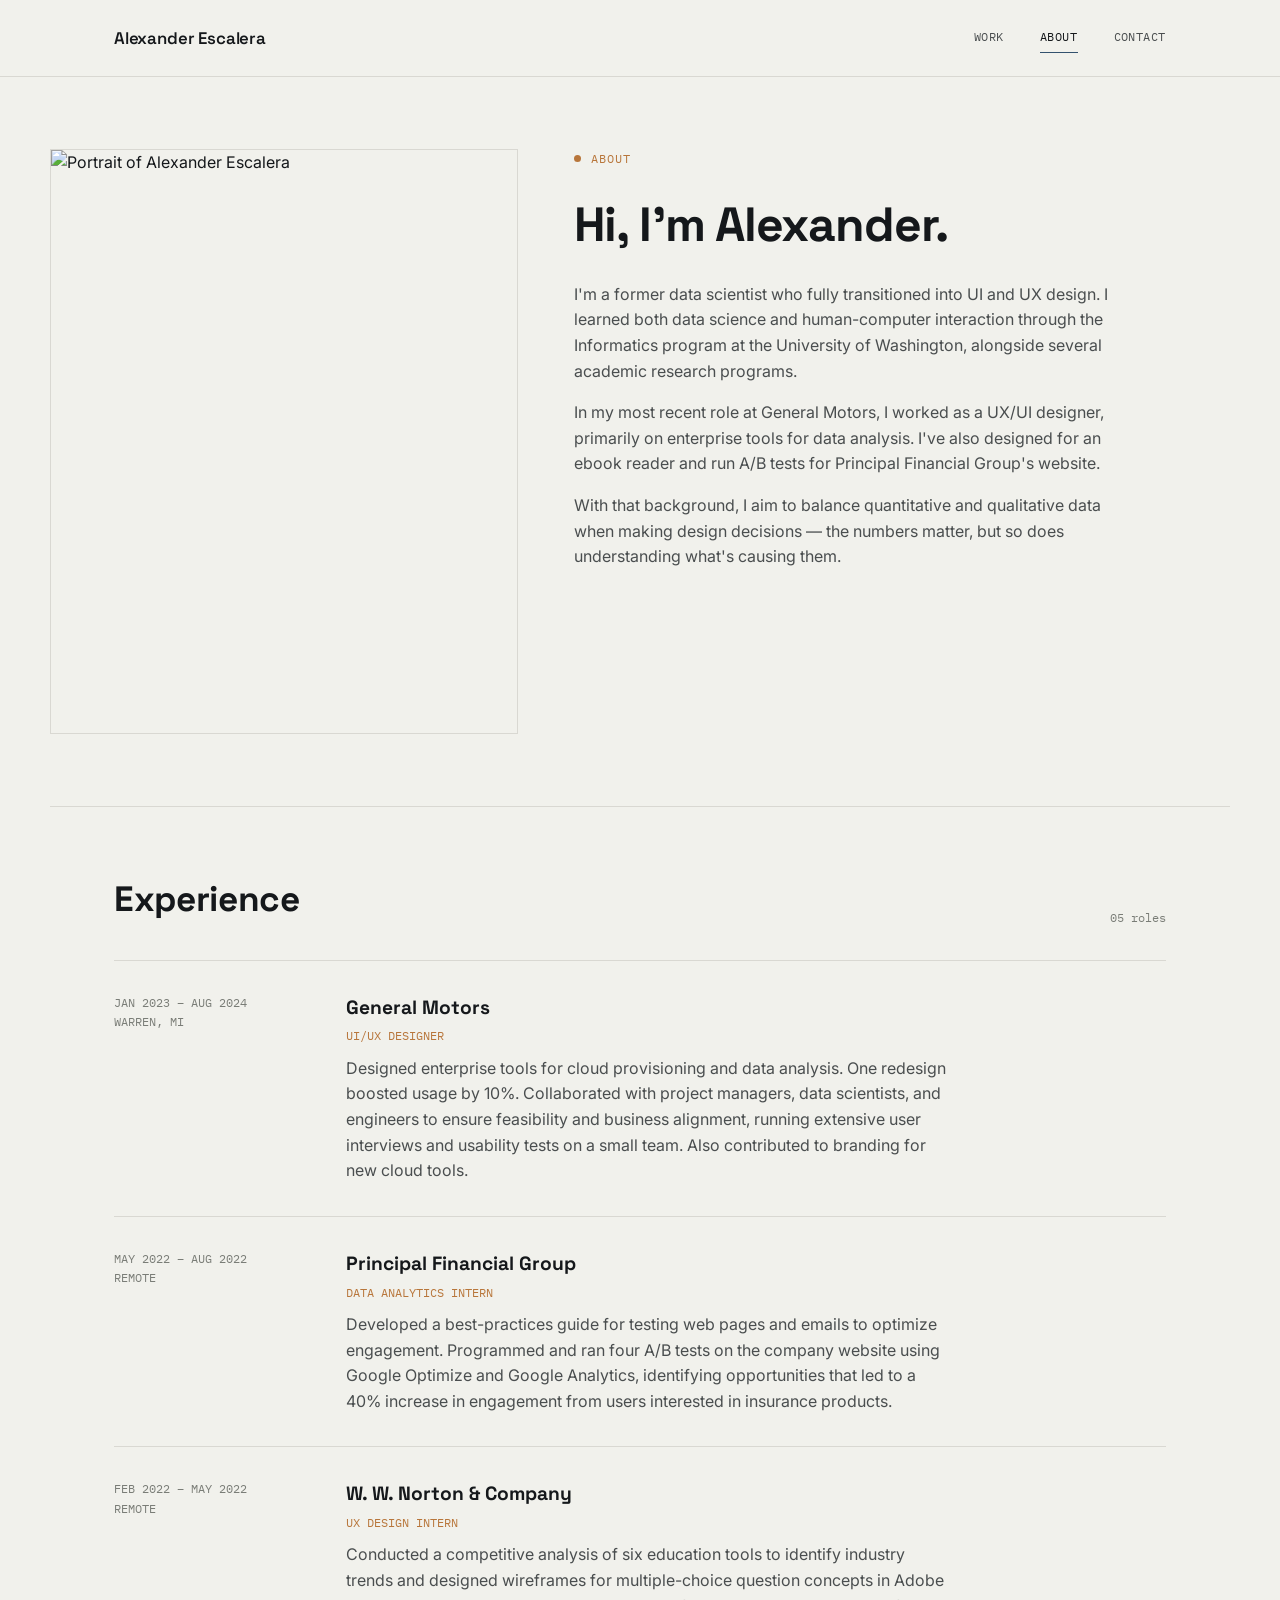
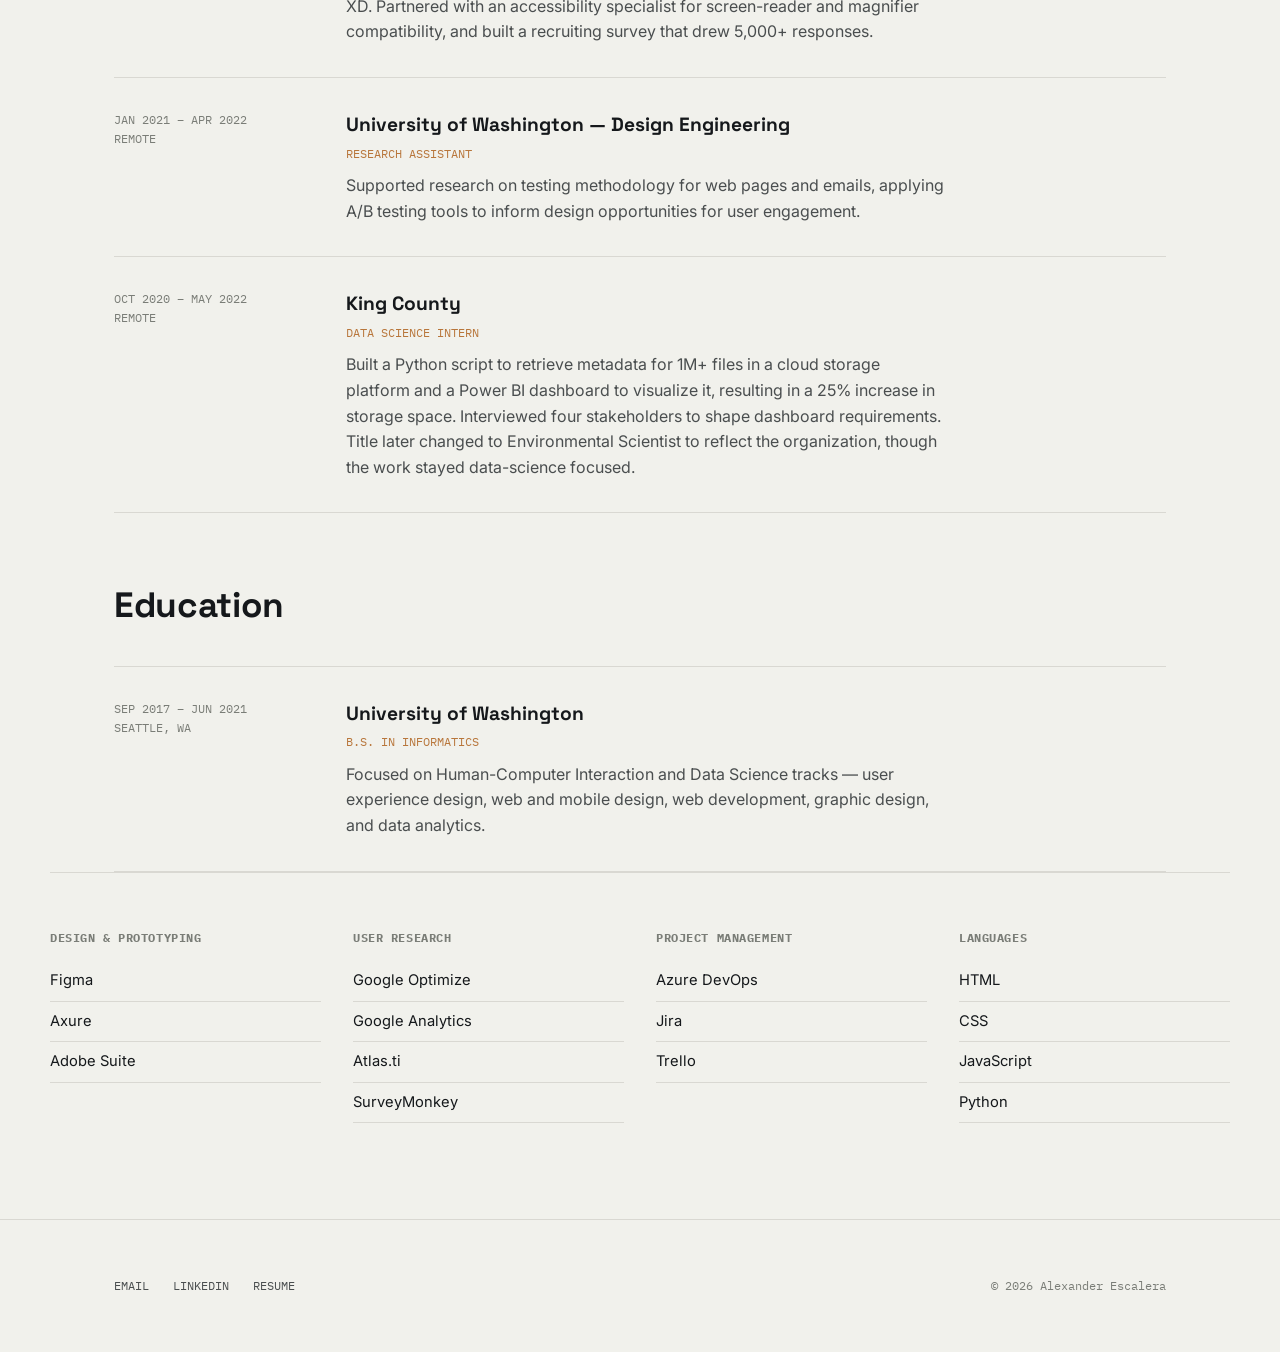
==== about.html @ d9a88b06 "inital portfolio" ====
<!doctype html>
<html lang="en">
<head>
<meta charset="UTF-8">
<meta name="viewport" content="width=device-width, initial-scale=1">
<title>About — Alexander Escalera</title>
<link rel="preconnect" href="https://fonts.googleapis.com">
<link rel="preconnect" href="https://fonts.gstatic.com" crossorigin>
<link href="https://fonts.googleapis.com/css2?family=Space+Grotesk:wght@500;600;700&family=Inter:wght@400;500;600&family=IBM+Plex+Mono:wght@400;500&display=swap" rel="stylesheet">
<link rel="stylesheet" href="assets/css/style.css">
</head>
<body>

<header class="site-header">
  <div class="wrap">
    <a class="logo" href="/">Alexander Escalera</a>
    <button class="nav-toggle" aria-label="Toggle menu">Menu</button>
    <nav class="nav">
      <a href="/#work">Work</a>
      <a href="/about.html" aria-current="page">About</a>
      <a href="mailto:hello@alexanderescalera.com">Contact</a>
    </nav>
  </div>
</header>

<main>
  <section class="wrap about-hero">
    <div class="about-photo">
      <img src="https://cdn.prod.website-files.com/673acf21dbf3114706fc6fd6/67769608ee0b445cd517d9bc_alexanderescalera2.jpg" alt="Portrait of Alexander Escalera">
    </div>
    <div>
      <div class="hero-eyebrow">About</div>
      <h1>Hi, I'm Alexander.</h1>
      <p>I'm a former data scientist who fully transitioned into UI and UX design. I learned both data science and human-computer interaction through the Informatics program at the University of Washington, alongside several academic research programs.</p>
      <p>In my most recent role at General Motors, I worked as a UX/UI designer, primarily on enterprise tools for data analysis. I've also designed for an ebook reader and run A/B tests for Principal Financial Group's website.</p>
      <p>With that background, I aim to balance quantitative and qualitative data when making design decisions — the numbers matter, but so does understanding what's causing them.</p>
    </div>
  </section>

  <section class="wrap">
    <div class="section-head">
      <h2>Experience</h2>
      <div class="section-index">05 roles</div>
    </div>
    <div class="timeline">
      <div class="timeline-item">
        <div class="timeline-date">Jan 2023 – Aug 2024<br>Warren, MI</div>
        <div>
          <h3>General Motors</h3>
          <div class="role-loc">UI/UX Designer</div>
          <p>Designed enterprise tools for cloud provisioning and data analysis. One redesign boosted usage by 10%. Collaborated with project managers, data scientists, and engineers to ensure feasibility and business alignment, running extensive user interviews and usability tests on a small team. Also contributed to branding for new cloud tools.</p>
        </div>
      </div>
      <div class="timeline-item">
        <div class="timeline-date">May 2022 – Aug 2022<br>Remote</div>
        <div>
          <h3>Principal Financial Group</h3>
          <div class="role-loc">Data Analytics Intern</div>
          <p>Developed a best-practices guide for testing web pages and emails to optimize engagement. Programmed and ran four A/B tests on the company website using Google Optimize and Google Analytics, identifying opportunities that led to a 40% increase in engagement from users interested in insurance products.</p>
        </div>
      </div>
      <div class="timeline-item">
        <div class="timeline-date">Feb 2022 – May 2022<br>Remote</div>
        <div>
          <h3>W. W. Norton &amp; Company</h3>
          <div class="role-loc">UX Design Intern</div>
          <p>Conducted a competitive analysis of six education tools to identify industry trends and designed wireframes for multiple-choice question concepts in Adobe XD. Partnered with an accessibility specialist for screen-reader and magnifier compatibility, and built a recruiting survey that drew 5,000+ responses.</p>
        </div>
      </div>
      <div class="timeline-item">
        <div class="timeline-date">Jan 2021 – Apr 2022<br>Remote</div>
        <div>
          <h3>University of Washington — Design Engineering</h3>
          <div class="role-loc">Research Assistant</div>
          <p>Supported research on testing methodology for web pages and emails, applying A/B testing tools to inform design opportunities for user engagement.</p>
        </div>
      </div>
      <div class="timeline-item">
        <div class="timeline-date">Oct 2020 – May 2022<br>Remote</div>
        <div>
          <h3>King County</h3>
          <div class="role-loc">Data Science Intern</div>
          <p>Built a Python script to retrieve metadata for 1M+ files in a cloud storage platform and a Power BI dashboard to visualize it, resulting in a 25% increase in storage space. Interviewed four stakeholders to shape dashboard requirements. Title later changed to Environmental Scientist to reflect the organization, though the work stayed data-science focused.</p>
        </div>
      </div>
    </div>
  </section>

  <section class="wrap">
    <div class="section-head">
      <h2>Education</h2>
    </div>
    <div class="timeline" style="border-bottom:1px solid var(--line);">
      <div class="timeline-item" style="border-bottom:none;">
        <div class="timeline-date">Sep 2017 – Jun 2021<br>Seattle, WA</div>
        <div>
          <h3>University of Washington</h3>
          <div class="role-loc">B.S. in Informatics</div>
          <p>Focused on Human-Computer Interaction and Data Science tracks — user experience design, web and mobile design, web development, graphic design, and data analytics.</p>
        </div>
      </div>
    </div>
  </section>

  <section class="wrap skills-grid">
    <div>
      <h4>Design &amp; Prototyping</h4>
      <ul><li>Figma</li><li>Axure</li><li>Adobe Suite</li></ul>
    </div>
    <div>
      <h4>User Research</h4>
      <ul><li>Google Optimize</li><li>Google Analytics</li><li>Atlas.ti</li><li>SurveyMonkey</li></ul>
    </div>
    <div>
      <h4>Project Management</h4>
      <ul><li>Azure DevOps</li><li>Jira</li><li>Trello</li></ul>
    </div>
    <div>
      <h4>Languages</h4>
      <ul><li>HTML</li><li>CSS</li><li>JavaScript</li><li>Python</li></ul>
    </div>
  </section>
</main>

<footer class="site-footer">
  <div class="wrap footer-grid">
    <div class="footer-links">
      <a href="mailto:hello@alexanderescalera.com">Email</a>
      <a href="https://www.linkedin.com/">LinkedIn</a>
      <a href="#">Resume</a>
    </div>
    <div class="footer-note">© 2026 Alexander Escalera</div>
  </div>
</footer>

<script src="assets/js/main.js"></script>
</body>
</html>
---- assets/css/style.css ----
/* ============================================
   Alexander Escalera — Portfolio
   Design tokens
   ============================================ */
:root {
  --bg: #F1F1EC;
  --bg-raised: #FAFAF7;
  --ink: #15181B;
  --ink-soft: #4A4E4F;
  --muted: #7A7D77;
  --line: #D9D8D2;
  --line-strong: #B7B6AE;
  --accent: #33526E;       /* steel blue — data / analytics */
  --accent-soft: #E2E9EE;
  --tag: #B8763B;          /* warm amber — sticky-note callback */
  --tag-soft: #F4E7D6;
  --radius: 2px;

  --font-display: 'Space Grotesk', sans-serif;
  --font-body: 'Inter', sans-serif;
  --font-mono: 'IBM Plex Mono', monospace;

  --container: 1180px;
  --gutter: clamp(24px, 5vw, 64px);
}

* { box-sizing: border-box; }
html { scroll-behavior: smooth; }

@media (prefers-reduced-motion: reduce) {
  html { scroll-behavior: auto; }
  * { animation-duration: 0.001ms !important; transition-duration: 0.001ms !important; }
}

body {
  margin: 0;
  background: var(--bg);
  color: var(--ink);
  font-family: var(--font-body);
  font-size: 16px;
  line-height: 1.6;
  -webkit-font-smoothing: antialiased;
}

img { max-width: 100%; display: block; }
a { color: inherit; text-decoration: none; }

.wrap {
  max-width: var(--container);
  margin: 0 auto;
  padding-left: var(--gutter);
  padding-right: var(--gutter);
}

/* ---------- Focus states ---------- */
a:focus-visible,
button:focus-visible,
[tabindex]:focus-visible {
  outline: 2px solid var(--accent);
  outline-offset: 3px;
}

/* ---------- Header ---------- */
.site-header {
  position: sticky;
  top: 0;
  z-index: 40;
  background: rgba(241, 241, 236, 0.88);
  backdrop-filter: blur(8px);
  border-bottom: 1px solid var(--line);
}
.site-header .wrap {
  display: flex;
  align-items: center;
  justify-content: space-between;
  height: 76px;
}
.logo {
  font-family: var(--font-display);
  font-weight: 600;
  font-size: 1.05rem;
  letter-spacing: -0.01em;
}
.nav {
  display: flex;
  align-items: center;
  gap: 36px;
}
.nav a {
  font-family: var(--font-mono);
  font-size: 0.78rem;
  letter-spacing: 0.04em;
  text-transform: uppercase;
  color: var(--ink-soft);
  position: relative;
  padding-bottom: 2px;
}
.nav a::after {
  content: '';
  position: absolute;
  left: 0; right: 0; bottom: -4px;
  height: 1px;
  background: var(--accent);
  transform: scaleX(0);
  transform-origin: left;
  transition: transform 0.25s ease;
}
.nav a:hover::after,
.nav a[aria-current="page"]::after { transform: scaleX(1); }
.nav a[aria-current="page"] { color: var(--ink); }

/* ---------- Hero ---------- */
.hero {
  padding: 96px 0 72px;
  border-bottom: 1px solid var(--line);
}
.hero-eyebrow {
  font-family: var(--font-mono);
  font-size: 0.78rem;
  letter-spacing: 0.08em;
  text-transform: uppercase;
  color: var(--tag);
  margin-bottom: 18px;
  display: flex;
  align-items: center;
  gap: 10px;
}
.hero-eyebrow::before {
  content: '';
  width: 7px; height: 7px;
  background: var(--tag);
  border-radius: 50%;
  display: inline-block;
}
h1.hero-title {
  font-family: var(--font-display);
  font-size: clamp(2.6rem, 6vw, 4.6rem);
  line-height: 1.02;
  letter-spacing: -0.02em;
  margin: 0 0 20px;
  max-width: 16ch;
}
.hero-sub {
  font-size: 1.15rem;
  color: var(--ink-soft);
  max-width: 46ch;
  margin: 0 0 32px;
}
.btn {
  display: inline-flex;
  align-items: center;
  gap: 10px;
  font-family: var(--font-mono);
  font-size: 0.82rem;
  letter-spacing: 0.03em;
  text-transform: uppercase;
  background: var(--ink);
  color: var(--bg-raised);
  padding: 14px 22px;
  border: 1px solid var(--ink);
  border-radius: var(--radius);
  transition: background 0.2s ease, color 0.2s ease;
}
.btn:hover { background: transparent; color: var(--ink); }

/* ---------- Section heading ---------- */
.section-head {
  display: flex;
  justify-content: space-between;
  align-items: flex-end;
  gap: 24px;
  padding: 64px 0 32px;
}
.section-head h2 {
  font-family: var(--font-display);
  font-size: clamp(1.6rem, 3vw, 2.2rem);
  margin: 0;
  letter-spacing: -0.01em;
}
.section-index {
  font-family: var(--font-mono);
  font-size: 0.78rem;
  color: var(--muted);
  white-space: nowrap;
}

/* ---------- Work grid / catalog entries ---------- */
.catalog {
  border-top: 1px solid var(--line);
}
.entry {
  display: grid;
  grid-template-columns: 1.1fr 1fr;
  gap: 48px;
  padding: 56px 0;
  border-bottom: 1px solid var(--line);
  align-items: center;
}
.entry:nth-child(even) .entry-media { order: 2; }
.entry-media {
  aspect-ratio: 4 / 3;
  overflow: hidden;
  background: var(--bg-raised);
  border: 1px solid var(--line);
  position: relative;
}
.entry-media img {
  width: 100%; height: 100%;
  object-fit: cover;
  object-position: top;
  transition: transform 0.5s ease;
}
.entry:hover .entry-media img { transform: scale(1.035); }

.spec {
  font-family: var(--font-mono);
  font-size: 0.72rem;
  letter-spacing: 0.03em;
  text-transform: uppercase;
  color: var(--muted);
  display: flex;
  flex-wrap: wrap;
  gap: 8px 18px;
  margin-bottom: 18px;
}
.spec span { color: var(--ink-soft); }
.tags {
  display: flex;
  flex-wrap: wrap;
  gap: 8px;
  margin-bottom: 20px;
}
.tag {
  font-family: var(--font-mono);
  font-size: 0.7rem;
  letter-spacing: 0.02em;
  text-transform: uppercase;
  background: var(--tag-soft);
  color: var(--tag);
  padding: 5px 10px;
  border-radius: var(--radius);
}
.entry h3 {
  font-family: var(--font-display);
  font-size: clamp(1.5rem, 2.6vw, 2rem);
  margin: 0 0 12px;
  letter-spacing: -0.01em;
}
.entry p {
  color: var(--ink-soft);
  margin: 0 0 22px;
  max-width: 44ch;
}
.entry-link {
  font-family: var(--font-mono);
  font-size: 0.8rem;
  text-transform: uppercase;
  letter-spacing: 0.03em;
  border-bottom: 1px solid var(--ink);
  padding-bottom: 2px;
  display: inline-block;
}

@media (max-width: 780px) {
  .entry { grid-template-columns: 1fr; }
  .entry:nth-child(even) .entry-media { order: 0; }
}

/* ---------- Footer ---------- */
.site-footer {
  border-top: 1px solid var(--line);
  padding: 56px 0;
  margin-top: 40px;
}
.footer-grid {
  display: flex;
  justify-content: space-between;
  flex-wrap: wrap;
  gap: 24px;
  align-items: center;
}
.footer-links {
  display: flex;
  gap: 24px;
  font-family: var(--font-mono);
  font-size: 0.78rem;
  text-transform: uppercase;
  color: var(--ink-soft);
}
.footer-note {
  font-family: var(--font-mono);
  font-size: 0.72rem;
  color: var(--muted);
}

/* ---------- Mobile nav ---------- */
.nav-toggle { display: none; }
@media (max-width: 700px) {
  .nav { display: none; }
  .nav-toggle {
    display: inline-flex;
    background: none;
    border: 1px solid var(--line-strong);
    padding: 8px 12px;
    font-family: var(--font-mono);
    font-size: 0.75rem;
    text-transform: uppercase;
  }
  .nav.open {
    display: flex;
    position: absolute;
    top: 76px; left: 0; right: 0;
    background: var(--bg-raised);
    flex-direction: column;
    gap: 0;
    border-bottom: 1px solid var(--line);
  }
  .nav.open a {
    padding: 16px var(--gutter);
    border-bottom: 1px solid var(--line);
    width: 100%;
  }
}

/* ============================================
   Case study page
   ============================================ */
.cs-hero {
  padding: 64px 0 0;
}
.cs-kicker {
  font-family: var(--font-mono);
  font-size: 0.78rem;
  color: var(--tag);
  text-transform: uppercase;
  letter-spacing: 0.06em;
  margin-bottom: 16px;
}
.cs-title {
  font-family: var(--font-display);
  font-size: clamp(2.4rem, 6vw, 4rem);
  letter-spacing: -0.02em;
  margin: 0 0 16px;
  max-width: 20ch;
}
.cs-dek {
  font-size: 1.1rem;
  color: var(--ink-soft);
  max-width: 50ch;
  margin: 0 0 40px;
}
.cs-hero-image {
  border: 1px solid var(--line);
  aspect-ratio: 16/9;
  overflow: hidden;
  cursor: zoom-in;
  background: var(--bg-raised);
}
.cs-hero-image img { width: 100%; height: 100%; object-fit: cover; }

.specsheet {
  margin-top: 40px;
  border-top: 1px solid var(--line);
  border-bottom: 1px solid var(--line);
  display: grid;
  grid-template-columns: repeat(5, 1fr);
}
.specsheet div {
  padding: 20px var(--gutter) 20px 0;
  border-right: 1px solid var(--line);
}
.specsheet div:last-child { border-right: none; }
.specsheet dt {
  font-family: var(--font-mono);
  font-size: 0.68rem;
  text-transform: uppercase;
  letter-spacing: 0.05em;
  color: var(--muted);
  margin-bottom: 8px;
}
.specsheet dd {
  margin: 0;
  font-size: 0.92rem;
  line-height: 1.4;
}
@media (max-width: 900px) {
  .specsheet { grid-template-columns: repeat(2, 1fr); }
  .specsheet div { border-bottom: 1px solid var(--line); padding: 16px; }
}

.cs-body {
  max-width: 760px;
  margin: 0 auto;
  padding: 64px 0;
}
.cs-body h2 {
  font-family: var(--font-display);
  font-size: 1.7rem;
  letter-spacing: -0.01em;
  margin: 56px 0 18px;
}
.cs-body h2:first-child { margin-top: 0; }
.cs-body p { color: var(--ink-soft); margin: 0 0 18px; }
.cs-body ul { color: var(--ink-soft); padding-left: 20px; margin: 0 0 18px; }
.cs-body li { margin-bottom: 8px; }
.cs-body strong { color: var(--ink); }
.cs-body a { border-bottom: 1px solid var(--ink-soft); }

.callout {
  background: var(--accent-soft);
  border-left: 3px solid var(--accent);
  padding: 20px 24px;
  margin: 0 0 18px;
  font-size: 0.95rem;
}
.callout strong { color: var(--accent); }

.stat-row {
  display: grid;
  grid-template-columns: repeat(auto-fit, minmax(140px, 1fr));
  gap: 24px;
  margin: 32px 0;
  padding: 28px 0;
  border-top: 1px solid var(--line);
  border-bottom: 1px solid var(--line);
}
.stat-num {
  font-family: var(--font-display);
  font-size: 2rem;
  color: var(--accent);
  letter-spacing: -0.01em;
}
.stat-label {
  font-family: var(--font-mono);
  font-size: 0.7rem;
  text-transform: uppercase;
  color: var(--muted);
  letter-spacing: 0.03em;
}

/* Expandable image gallery */
.gallery {
  display: grid;
  gap: 12px;
  margin: 28px 0 40px;
  max-width: 100vw;
}
.gallery.cols-1 { grid-template-columns: 1fr; }
.gallery.cols-2 { grid-template-columns: 1fr 1fr; }
.gallery.cols-3 { grid-template-columns: repeat(3, 1fr); }
.gallery figure {
  margin: 0;
  border: 1px solid var(--line);
  background: var(--bg-raised);
  cursor: zoom-in;
  overflow: hidden;
  position: relative;
}
.gallery figure img { width: 100%; height: 100%; object-fit: contain; background: #fff; }
.gallery figure::after {
  content: '↗ Expand';
  position: absolute;
  bottom: 10px; right: 10px;
  font-family: var(--font-mono);
  font-size: 0.65rem;
  text-transform: uppercase;
  background: rgba(21,24,27,0.82);
  color: #fff;
  padding: 5px 9px;
  border-radius: var(--radius);
  opacity: 0;
  transition: opacity 0.2s ease;
}
.gallery figure:hover::after { opacity: 1; }
figcaption {
  font-family: var(--font-mono);
  font-size: 0.72rem;
  color: var(--muted);
  padding: 8px 10px;
}
@media (max-width: 700px) {
  .gallery.cols-2, .gallery.cols-3 { grid-template-columns: 1fr; }
}

.cs-nav {
  border-top: 1px solid var(--line);
  padding: 40px 0 64px;
  display: flex;
  justify-content: space-between;
  gap: 20px;
}
.cs-nav a {
  font-family: var(--font-mono);
  font-size: 0.8rem;
  text-transform: uppercase;
  letter-spacing: 0.03em;
}

/* ---------- Lightbox ---------- */
.lightbox {
  position: fixed;
  inset: 0;
  background: rgba(15, 17, 19, 0.94);
  z-index: 100;
  display: none;
  align-items: center;
  justify-content: center;
  padding: 40px;
}
.lightbox.open { display: flex; }
.lightbox img {
  max-width: 100%;
  max-height: 88vh;
  object-fit: contain;
  background: #fff;
}
.lightbox-close {
  position: absolute;
  top: 24px; right: 24px;
  background: none;
  border: 1px solid rgba(255,255,255,0.4);
  color: #fff;
  font-family: var(--font-mono);
  font-size: 0.75rem;
  text-transform: uppercase;
  padding: 8px 14px;
  cursor: pointer;
}
.lightbox-cap {
  position: absolute;
  bottom: 24px; left: 50%;
  transform: translateX(-50%);
  color: #fff;
  font-family: var(--font-mono);
  font-size: 0.75rem;
  opacity: 0.7;
}

/* ============================================
   About page
   ============================================ */
.about-hero {
  display: grid;
  grid-template-columns: 1fr 1.4fr;
  gap: 56px;
  padding: 72px 0;
  border-bottom: 1px solid var(--line);
  align-items: start;
}
.about-photo {
  aspect-ratio: 4/5;
  overflow: hidden;
  border: 1px solid var(--line);
}
.about-photo img { width: 100%; height: 100%; object-fit: cover; }
.about-hero h1 {
  font-family: var(--font-display);
  font-size: clamp(2.2rem, 4.5vw, 3rem);
  letter-spacing: -0.02em;
  margin: 0 0 18px;
}
.about-hero p { color: var(--ink-soft); margin: 0 0 16px; max-width: 56ch; }
@media (max-width: 780px) {
  .about-hero { grid-template-columns: 1fr; }
}

.timeline { border-top: 1px solid var(--line); }
.timeline-item {
  display: grid;
  grid-template-columns: 200px 1fr;
  gap: 32px;
  padding: 32px 0;
  border-bottom: 1px solid var(--line);
}
.timeline-date {
  font-family: var(--font-mono);
  font-size: 0.75rem;
  color: var(--muted);
  text-transform: uppercase;
}
.timeline-item h3 {
  font-family: var(--font-display);
  font-size: 1.2rem;
  margin: 0 0 4px;
}
.timeline-item .role-loc {
  font-family: var(--font-mono);
  font-size: 0.72rem;
  color: var(--tag);
  text-transform: uppercase;
  margin-bottom: 10px;
}
.timeline-item p { color: var(--ink-soft); margin: 0; max-width: 60ch; }
@media (max-width: 680px) {
  .timeline-item { grid-template-columns: 1fr; gap: 8px; }
}

.skills-grid {
  display: grid;
  grid-template-columns: repeat(auto-fit, minmax(200px, 1fr));
  gap: 32px;
  padding: 56px 0;
  border-top: 1px solid var(--line);
}
.skills-grid h4 {
  font-family: var(--font-mono);
  font-size: 0.72rem;
  text-transform: uppercase;
  letter-spacing: 0.05em;
  color: var(--muted);
  margin: 0 0 14px;
}
.skills-grid ul { list-style: none; padding: 0; margin: 0; }
.skills-grid li {
  padding: 8px 0;
  border-bottom: 1px solid var(--line);
  font-size: 0.92rem;
}

/* ---------- Password gate ---------- */
#gate {
  position: fixed;
  inset: 0;
  background: var(--bg);
  z-index: 200;
  display: flex;
  align-items: center;
  justify-content: center;
  padding: 24px;
}
#gate.hidden { display: none; }
.gate-box {
  max-width: 380px;
  width: 100%;
  border: 1px solid var(--line-strong);
  background: var(--bg-raised);
  padding: 40px;
}
.gate-box .cs-kicker { margin-bottom: 10px; }
.gate-box h2 {
  font-family: var(--font-display);
  font-size: 1.5rem;
  margin: 0 0 10px;
}
.gate-box p { color: var(--ink-soft); font-size: 0.9rem; margin: 0 0 20px; }
.gate-box input {
  width: 100%;
  padding: 12px 14px;
  border: 1px solid var(--line-strong);
  font-family: var(--font-mono);
  font-size: 0.9rem;
  margin-bottom: 14px;
  background: #fff;
}
.gate-box button {
  width: 100%;
  border: none;
  cursor: pointer;
}
.gate-error {
  color: #A5433A;
  font-family: var(--font-mono);
  font-size: 0.78rem;
  margin: -6px 0 14px;
  min-height: 1em;
}
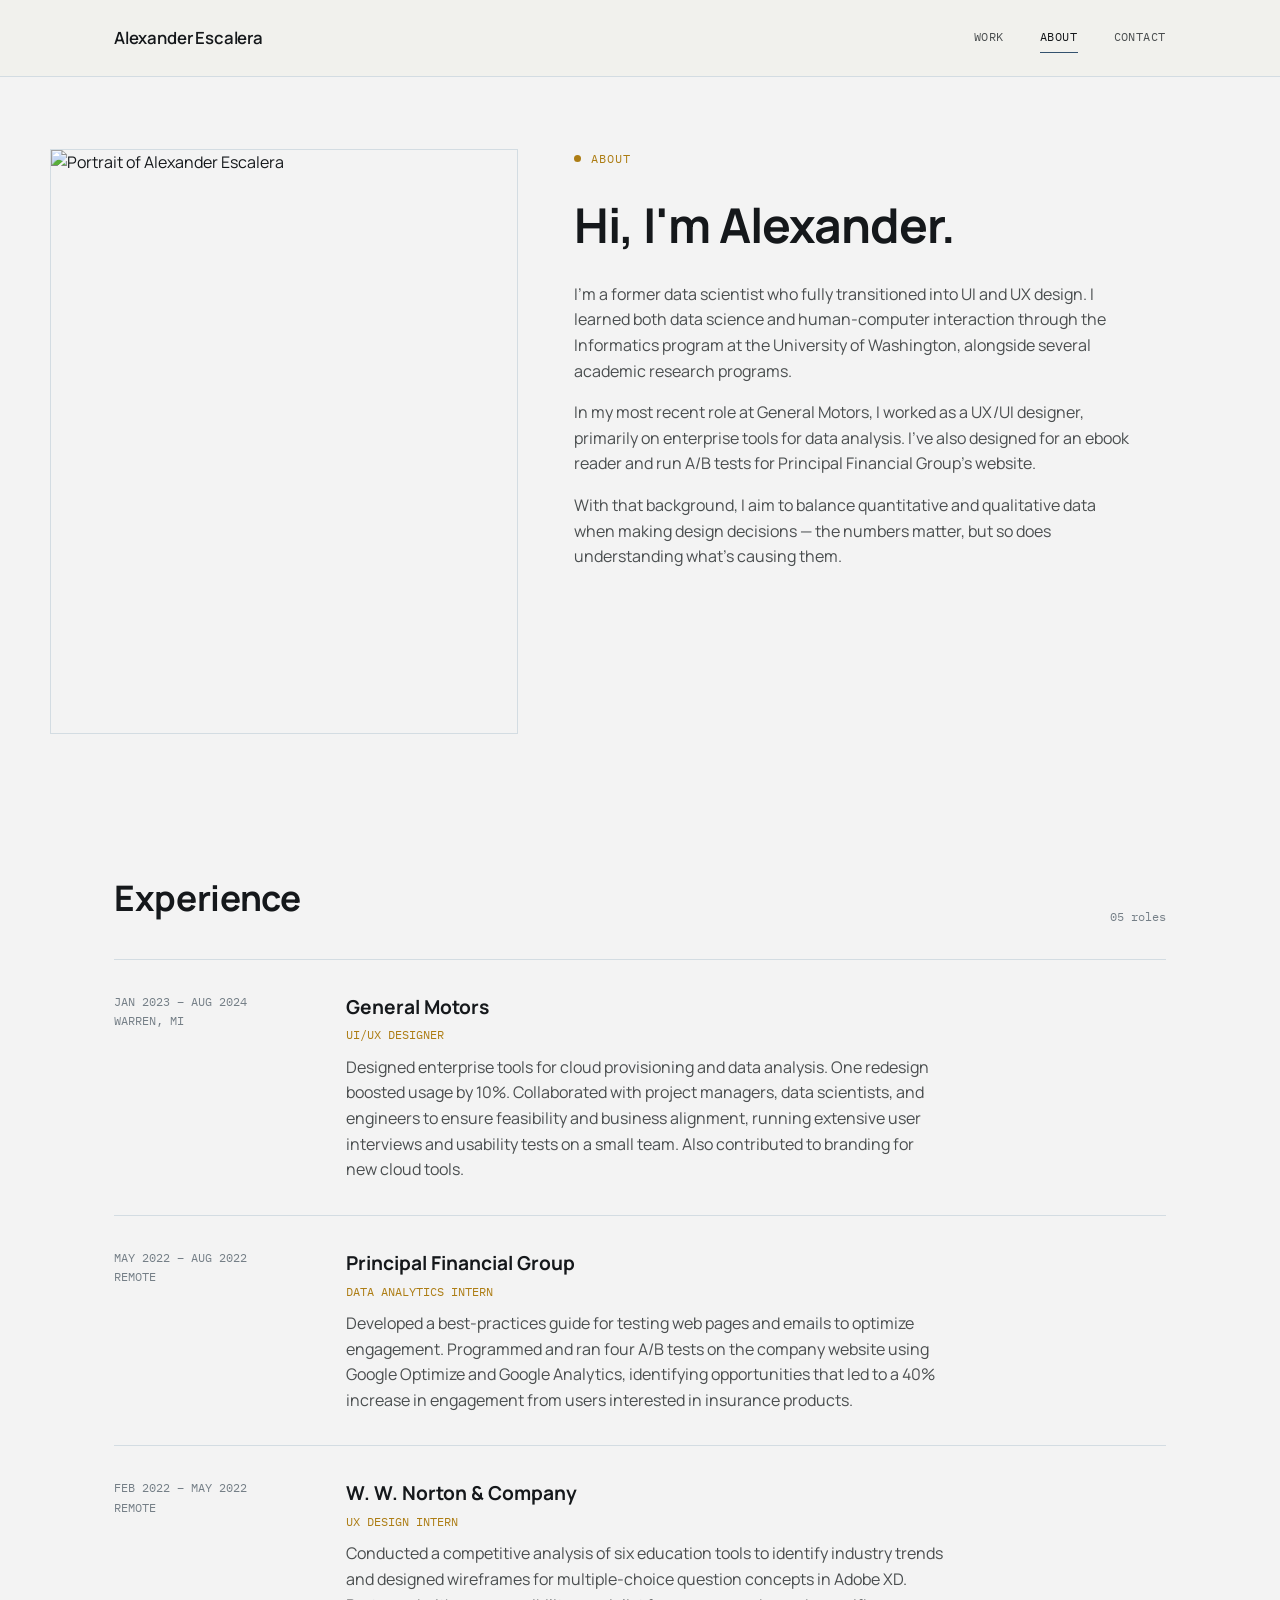
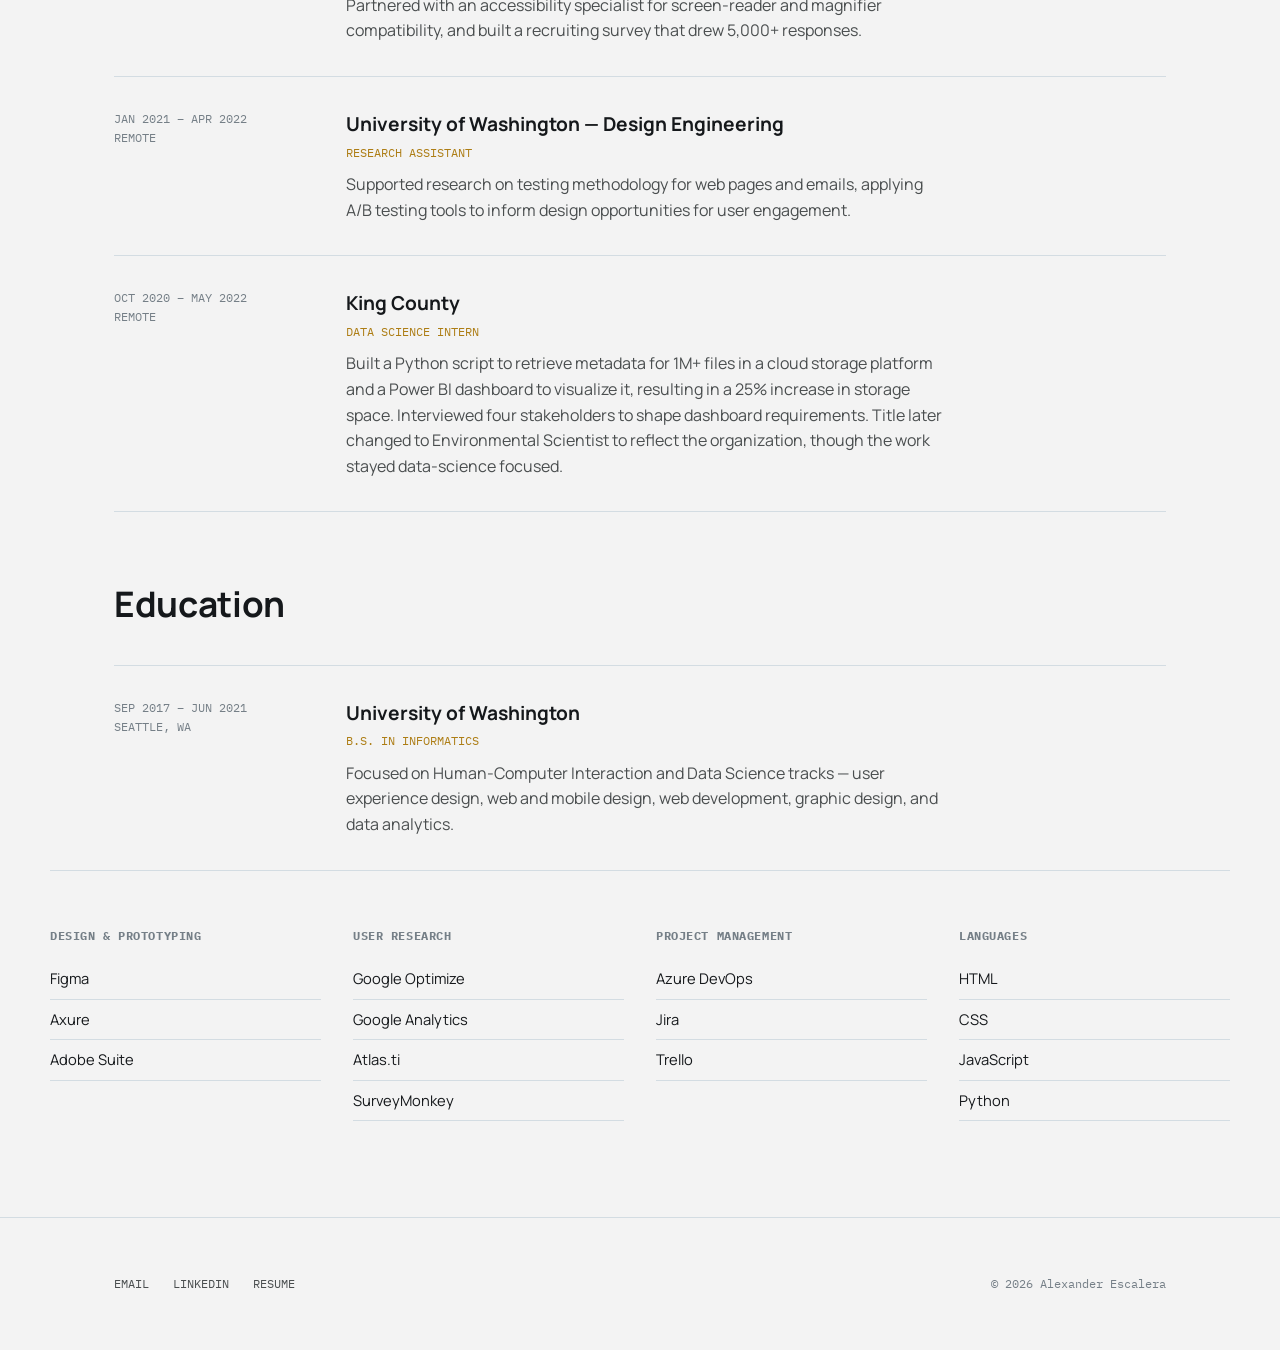
==== commit 3dd33809: "added new case study" ====
--- a/about.html
+++ b/about.html
@@ -6,8 +6,10 @@
 <title>About — Alexander Escalera</title>
 <link rel="preconnect" href="https://fonts.googleapis.com">
 <link rel="preconnect" href="https://fonts.gstatic.com" crossorigin>
-<link href="https://fonts.googleapis.com/css2?family=Space+Grotesk:wght@500;600;700&family=Inter:wght@400;500;600&family=IBM+Plex+Mono:wght@400;500&display=swap" rel="stylesheet">
+<link href="https://fonts.googleapis.com/css2?family=Manrope:wght@400;500;600;700;800&family=IBM+Plex+Mono:wght@400;500&display=swap" rel="stylesheet">
 <link rel="stylesheet" href="assets/css/style.css">
+<link rel="icon" href="assets/images/favicon/favicon.png" type="image/png">
+<link rel="apple-touch-icon" href="assets/images/favicon/apple-touch-icon.svg">
 </head>
 <body>
 
@@ -90,7 +92,7 @@
     <div class="section-head">
       <h2>Education</h2>
     </div>
-    <div class="timeline" style="border-bottom:1px solid var(--line);">
+    <div class="timeline">
       <div class="timeline-item" style="border-bottom:none;">
         <div class="timeline-date">Sep 2017 – Jun 2021<br>Seattle, WA</div>
         <div>
@@ -126,8 +128,8 @@
   <div class="wrap footer-grid">
     <div class="footer-links">
       <a href="mailto:hello@alexanderescalera.com">Email</a>
-      <a href="https://www.linkedin.com/">LinkedIn</a>
-      <a href="#">Resume</a>
+      <a href="https://www.linkedin.com/in/alexander-escalera/">LinkedIn</a>
+      <a href="assets/Alexander_Escalera_Resume.pdf" target="_blank" rel="noopener">Resume</a>
     </div>
     <div class="footer-note">© 2026 Alexander Escalera</div>
   </div>
--- a/assets/css/style.css
+++ b/assets/css/style.css
@@ -3,21 +3,21 @@
    Design tokens
    ============================================ */
 :root {
-  --bg: #F1F1EC;
-  --bg-raised: #FAFAF7;
+  --bg: #F3F3F3;
+  --bg-raised: #F6F9FB;
   --ink: #15181B;
   --ink-soft: #4A4E4F;
-  --muted: #7A7D77;
-  --line: #D9D8D2;
-  --line-strong: #B7B6AE;
+  --muted: #757F87;
+  --line: #D3DCE2;
+  --line-strong: #B2BFC7;
   --accent: #33526E;       /* steel blue — data / analytics */
-  --accent-soft: #E2E9EE;
-  --tag: #B8763B;          /* warm amber — sticky-note callback */
-  --tag-soft: #F4E7D6;
+  --accent-soft: #D9E4EC;
+  --tag: #AD7D14;          /* marigold / goldenrod — sticky-note callback */
+  --tag-soft: #F7ECCF;
   --radius: 2px;
 
-  --font-display: 'Space Grotesk', sans-serif;
-  --font-body: 'Inter', sans-serif;
+  --font-display: 'Manrope', sans-serif;
+  --font-body: 'Manrope', sans-serif;
   --font-mono: 'IBM Plex Mono', monospace;
 
   --container: 1180px;
@@ -112,7 +112,6 @@
 /* ---------- Hero ---------- */
 .hero {
   padding: 96px 0 72px;
-  border-bottom: 1px solid var(--line);
 }
 .hero-eyebrow {
   font-family: var(--font-mono);
@@ -196,7 +195,6 @@
   border-bottom: 1px solid var(--line);
   align-items: center;
 }
-.entry:nth-child(even) .entry-media { order: 2; }
 .entry-media {
   aspect-ratio: 4 / 3;
   overflow: hidden;
@@ -263,7 +261,6 @@
 
 @media (max-width: 780px) {
   .entry { grid-template-columns: 1fr; }
-  .entry:nth-child(even) .entry-media { order: 0; }
 }
 
 /* ---------- Footer ---------- */
@@ -281,7 +278,8 @@
 }
 .footer-links {
   display: flex;
-  gap: 24px;
+  flex-wrap: wrap;
+  gap: 12px 24px;
   font-family: var(--font-mono);
   font-size: 0.78rem;
   text-transform: uppercase;
@@ -356,7 +354,14 @@
   cursor: zoom-in;
   background: var(--bg-raised);
 }
-.cs-hero-image img { width: 100%; height: 100%; object-fit: cover; }
+.cs-hero-image img { width: 100%; height: 100%; object-fit: contain; }
+
+.cs-hero-image.fit-content {
+  aspect-ratio: auto;
+  border: none;
+  background: none;
+}
+.cs-hero-image.fit-content img { height: auto; }
 
 .specsheet {
   margin-top: 40px;
@@ -400,8 +405,14 @@
   margin: 56px 0 18px;
 }
 .cs-body h2:first-child { margin-top: 0; }
+.cs-body h3 {
+  font-family: var(--font-display);
+  font-size: 1.15rem;
+  letter-spacing: -0.01em;
+  margin: 32px 0 12px;
+}
 .cs-body p { color: var(--ink-soft); margin: 0 0 18px; }
-.cs-body ul { color: var(--ink-soft); padding-left: 20px; margin: 0 0 18px; }
+.cs-body ul, .cs-body ol { color: var(--ink-soft); padding-left: 20px; margin: 0 0 18px; }
 .cs-body li { margin-bottom: 8px; }
 .cs-body strong { color: var(--ink); }
 .cs-body a { border-bottom: 1px solid var(--ink-soft); }
@@ -478,9 +489,100 @@
   color: var(--muted);
   padding: 8px 10px;
 }
+@media (max-width: 900px) {
+  .gallery.cols-3 { grid-template-columns: 1fr 1fr; }
+}
 @media (max-width: 700px) {
   .gallery.cols-2, .gallery.cols-3 { grid-template-columns: 1fr; }
 }
+
+/* Image placeholder — swap for a real <figure data-expand> + <img> later */
+.img-placeholder {
+  width: 100%;
+  height: 100%;
+  min-height: 160px;
+  display: flex;
+  align-items: center;
+  justify-content: center;
+  text-align: center;
+  padding: 24px;
+  background: repeating-linear-gradient(45deg, var(--bg-raised), var(--bg-raised) 12px, var(--bg) 12px, var(--bg) 24px);
+  border: 1px dashed var(--line-strong);
+  color: var(--muted);
+  font-family: var(--font-mono);
+  font-size: 0.7rem;
+  text-transform: uppercase;
+  letter-spacing: 0.03em;
+}
+.gallery .img-placeholder { aspect-ratio: 16/9; }
+
+/* ---------- Expandable comparison table ---------- */
+.table-expand {
+  border: 1px solid var(--line);
+  background: var(--bg-raised);
+  margin: 28px 0 40px;
+}
+.table-expand summary {
+  cursor: pointer;
+  list-style: none;
+  padding: 16px 20px;
+  display: flex;
+  align-items: center;
+  justify-content: space-between;
+  gap: 12px;
+  font-family: var(--font-mono);
+  font-size: 0.75rem;
+  text-transform: uppercase;
+  letter-spacing: 0.03em;
+  color: var(--ink);
+}
+.table-expand summary::-webkit-details-marker { display: none; }
+.table-expand summary::before {
+  content: '+ Expand';
+  color: var(--accent);
+  flex-shrink: 0;
+}
+.table-expand[open] summary::before { content: '– Collapse'; }
+.table-expand[open] summary { border-bottom: 1px solid var(--line); }
+.table-scroll { overflow-x: auto; }
+.cs-table {
+  width: 100%;
+  min-width: 900px;
+  border-collapse: collapse;
+  font-size: 0.85rem;
+}
+.cs-table th, .cs-table td {
+  border: 1px solid var(--line);
+  padding: 12px 14px;
+  text-align: left;
+  vertical-align: top;
+}
+.cs-table thead th {
+  font-family: var(--font-mono);
+  font-size: 0.68rem;
+  text-transform: uppercase;
+  letter-spacing: 0.04em;
+  color: var(--muted);
+  background: var(--bg);
+  white-space: nowrap;
+}
+.cs-table tbody th {
+  font-family: var(--font-mono);
+  font-size: 0.68rem;
+  text-transform: uppercase;
+  letter-spacing: 0.03em;
+  color: var(--muted);
+  background: var(--bg);
+  white-space: nowrap;
+  text-align: left;
+}
+.cs-table td { color: var(--ink-soft); }
+.cs-table td p { margin: 0 0 6px; }
+.cs-table td p:last-child { margin-bottom: 0; }
+.cs-table td ul { margin: 0; padding-left: 16px; }
+.cs-table td ul + p { margin-top: 6px; }
+.cs-table td li { margin-bottom: 4px; }
+.cs-table td li:last-child { margin-bottom: 0; }
 
 .cs-nav {
   border-top: 1px solid var(--line);
@@ -494,6 +596,9 @@
   font-size: 0.8rem;
   text-transform: uppercase;
   letter-spacing: 0.03em;
+}
+@media (max-width: 600px) {
+  .cs-nav { flex-direction: column; gap: 16px; }
 }
 
 /* ---------- Lightbox ---------- */
@@ -544,7 +649,6 @@
   grid-template-columns: 1fr 1.4fr;
   gap: 56px;
   padding: 72px 0;
-  border-bottom: 1px solid var(--line);
   align-items: start;
 }
 .about-photo {
